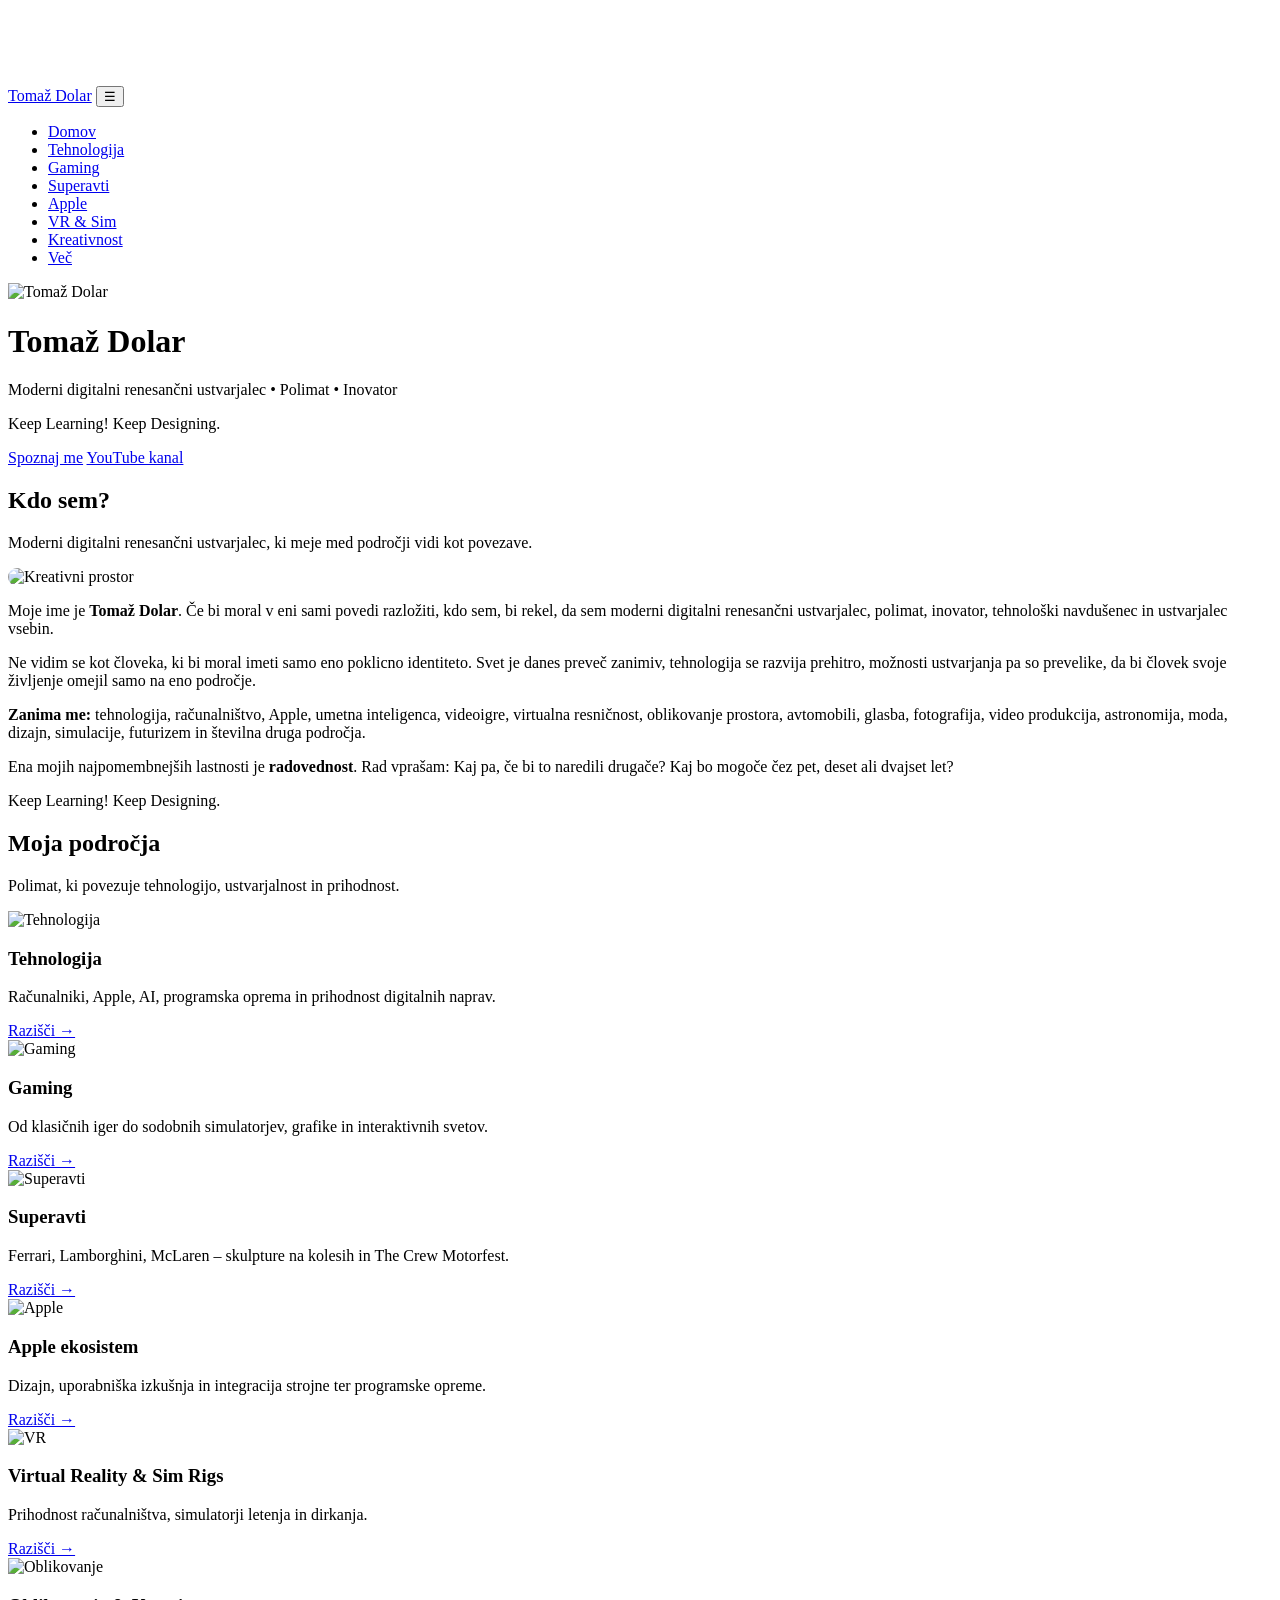
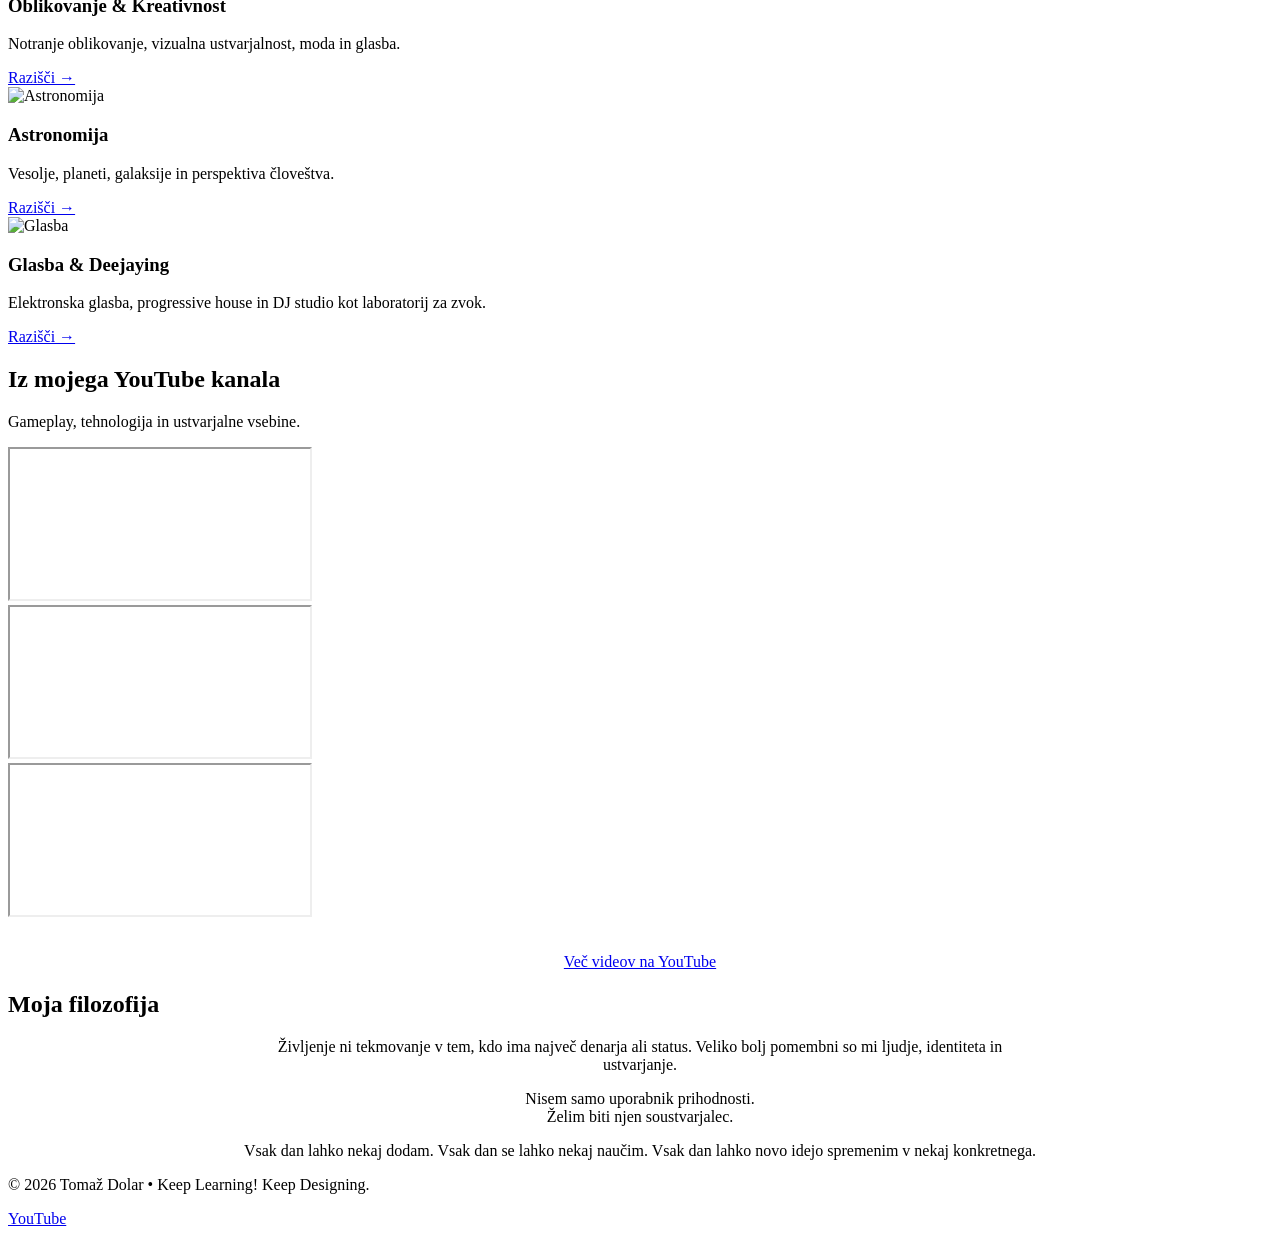
==== index.html @ 933129f3 "Initial commit: Tomaž Dolar personal website - modern Apple-inspired design with all sections" ====
<!DOCTYPE html>
<html lang="sl">
<head>
  <meta charset="UTF-8">
  <meta name="viewport" content="width=device-width, initial-scale=1.0">
  <title>Tomaž Dolar – Moderni digitalni renesančni ustvarjalec</title>
  <meta name="description" content="Tomaž Dolar – polimat, inovator, tehnološki navdušenec, ustvarjalec vsebin. Keep Learning! Keep Designing.">
  <link rel="stylesheet" href="css/style.css">
</head>
<body>
  <div class="bg-animation"></div>
  <div class="particles" id="particles"></div>

  <nav id="navbar">
    <div class="nav-container">
      <a href="index.html" class="logo">Tomaž Dolar</a>
      <button class="menu-toggle" id="menuToggle" aria-label="Meni">☰</button>
      <ul class="nav-links" id="navLinks">
        <li><a href="index.html" class="active">Domov</a></li>
        <li><a href="pages/tehnologija.html">Tehnologija</a></li>
        <li><a href="pages/gaming.html">Gaming</a></li>
        <li><a href="pages/superavti.html">Superavti</a></li>
        <li><a href="pages/apple.html">Apple</a></li>
        <li><a href="pages/vr-sim.html">VR & Sim</a></li>
        <li><a href="pages/kreativnost.html">Kreativnost</a></li>
        <li><a href="pages/ostalo.html">Več</a></li>
      </ul>
    </div>
  </nav>

  <header class="hero">
    <div class="hero-content">
      <!-- Placeholder for personal photo - replace with your image -->
      <img src="https://images.unsplash.com/photo-1507003211169-0a1dd7228f2d?w=400&h=400&fit=crop&crop=face" alt="Tomaž Dolar" class="hero-image" id="profilePhoto">
      <h1>Tomaž Dolar</h1>
      <p class="subtitle">Moderni digitalni renesančni ustvarjalec • Polimat • Inovator</p>
      <p class="tagline">Keep Learning! Keep Designing.</p>
      <div class="cta-buttons">
        <a href="#kdo-sem" class="btn btn-primary">Spoznaj me</a>
        <a href="https://www.youtube.com/@TomazDolar07" target="_blank" class="btn btn-secondary">YouTube kanal</a>
      </div>
    </div>
  </header>

  <section id="kdo-sem" class="fade-in">
    <div class="section-header">
      <h2>Kdo sem?</h2>
      <p>Moderni digitalni renesančni ustvarjalec, ki meje med področji vidi kot povezave.</p>
    </div>
    
    <div class="bio-grid">
      <div>
        <img src="https://images.unsplash.com/photo-1516321318423-f06f85e504b3?w=600&h=700&fit=crop" alt="Kreativni prostor" style="width:100%; border-radius:18px; box-shadow: var(--shadow);">
      </div>
      <div class="bio-text">
        <p>Moje ime je <strong>Tomaž Dolar</strong>. Če bi moral v eni sami povedi razložiti, kdo sem, bi rekel, da sem moderni digitalni renesančni ustvarjalec, polimat, inovator, tehnološki navdušenec in ustvarjalec vsebin.</p>
        
        <p>Ne vidim se kot človeka, ki bi moral imeti samo eno poklicno identiteto. Svet je danes preveč zanimiv, tehnologija se razvija prehitro, možnosti ustvarjanja pa so prevelike, da bi človek svoje življenje omejil samo na eno področje.</p>
        
        <div class="highlight-box">
          <p><strong>Zanima me:</strong> tehnologija, računalništvo, Apple, umetna inteligenca, videoigre, virtualna resničnost, oblikovanje prostora, avtomobili, glasba, fotografija, video produkcija, astronomija, moda, dizajn, simulacije, futurizem in številna druga področja.</p>
        </div>
        
        <p>Ena mojih najpomembnejših lastnosti je <strong>radovednost</strong>. Rad vprašam: Kaj pa, če bi to naredili drugače? Kaj bo mogoče čez pet, deset ali dvajset let?</p>
        
        <p class="motto">Keep Learning! Keep Designing.</p>
      </div>
    </div>
  </section>

  <section class="fade-in">
    <div class="section-header">
      <h2>Moja področja</h2>
      <p>Polimat, ki povezuje tehnologijo, ustvarjalnost in prihodnost.</p>
    </div>
    
    <div class="cards-grid">
      <div class="card">
        <img src="https://images.unsplash.com/photo-1518770660439-4636190af475?w=600&h=400&fit=crop" alt="Tehnologija">
        <div class="card-content">
          <h3>Tehnologija</h3>
          <p>Računalniki, Apple, AI, programska oprema in prihodnost digitalnih naprav.</p>
          <a href="pages/tehnologija.html">Razišči →</a>
        </div>
      </div>
      
      <div class="card">
        <img src="https://images.unsplash.com/photo-1542751371-adc38448a05e?w=600&h=400&fit=crop" alt="Gaming">
        <div class="card-content">
          <h3>Gaming</h3>
          <p>Od klasičnih iger do sodobnih simulatorjev, grafike in interaktivnih svetov.</p>
          <a href="pages/gaming.html">Razišči →</a>
        </div>
      </div>
      
      <div class="card">
        <img src="https://images.unsplash.com/photo-1492144534655-ae79c964c9d7?w=600&h=400&fit=crop" alt="Superavti">
        <div class="card-content">
          <h3>Superavti</h3>
          <p>Ferrari, Lamborghini, McLaren – skulpture na kolesih in The Crew Motorfest.</p>
          <a href="pages/superavti.html">Razišči →</a>
        </div>
      </div>
      
      <div class="card">
        <img src="https://images.unsplash.com/photo-1611186871348-b1ce696e52c9?w=600&h=400&fit=crop" alt="Apple">
        <div class="card-content">
          <h3>Apple ekosistem</h3>
          <p>Dizajn, uporabniška izkušnja in integracija strojne ter programske opreme.</p>
          <a href="pages/apple.html">Razišči →</a>
        </div>
      </div>
      
      <div class="card">
        <img src="https://images.unsplash.com/photo-1622979135225-d2ba269cf1ac?w=600&h=400&fit=crop" alt="VR">
        <div class="card-content">
          <h3>Virtual Reality & Sim Rigs</h3>
          <p>Prihodnost računalništva, simulatorji letenja in dirkanja.</p>
          <a href="pages/vr-sim.html">Razišči →</a>
        </div>
      </div>
      
      <div class="card">
        <img src="https://images.unsplash.com/photo-1558618666-fcd25c85cd64?w=600&h=400&fit=crop" alt="Oblikovanje">
        <div class="card-content">
          <h3>Oblikovanje & Kreativnost</h3>
          <p>Notranje oblikovanje, vizualna ustvarjalnost, moda in glasba.</p>
          <a href="pages/kreativnost.html">Razišči →</a>
        </div>
      </div>
      
      <div class="card">
        <img src="https://images.unsplash.com/photo-1446776811953-b23d57bd21aa?w=600&h=400&fit=crop" alt="Astronomija">
        <div class="card-content">
          <h3>Astronomija</h3>
          <p>Vesolje, planeti, galaksije in perspektiva človeštva.</p>
          <a href="pages/ostalo.html#astronomy">Razišči →</a>
        </div>
      </div>
      
      <div class="card">
        <img src="https://images.unsplash.com/photo-1493225457124-a3eb161ffa5f?w=600&h=400&fit=crop" alt="Glasba">
        <div class="card-content">
          <h3>Glasba & Deejaying</h3>
          <p>Elektronska glasba, progressive house in DJ studio kot laboratorij za zvok.</p>
          <a href="pages/ostalo.html#music">Razišči →</a>
        </div>
      </div>
    </div>
  </section>

  <section class="fade-in">
    <div class="section-header">
      <h2>Iz mojega YouTube kanala</h2>
      <p>Gameplay, tehnologija in ustvarjalne vsebine.</p>
    </div>
    
    <div class="video-grid">
      <div class="video-wrapper">
        <iframe src="https://www.youtube.com/embed/bogBYkPymfQ" title="THE CREW MOTORFEST Lamborghini Revuelto" allowfullscreen loading="lazy"></iframe>
      </div>
      <div class="video-wrapper">
        <iframe src="https://www.youtube.com/embed/P2ih562Xk0g" title="Tomaž Dolar: Moderni digitalni polimat" allowfullscreen loading="lazy"></iframe>
      </div>
      <div class="video-wrapper">
        <iframe src="https://www.youtube.com/embed/vRWpTRweT8k" title="Apple Mac računalniki" allowfullscreen loading="lazy"></iframe>
      </div>
    </div>
    
    <div style="text-align:center; margin-top:2rem;">
      <a href="https://www.youtube.com/@TomazDolar07" target="_blank" class="btn btn-primary">Več videov na YouTube</a>
    </div>
  </section>

  <section class="fade-in">
    <div class="section-header">
      <h2>Moja filozofija</h2>
    </div>
    <div class="bio-text" style="max-width:800px; margin:0 auto; text-align:center;">
      <p>Življenje ni tekmovanje v tem, kdo ima največ denarja ali status. Veliko bolj pomembni so mi ljudje, identiteta in ustvarjanje.</p>
      <p class="motto">Nisem samo uporabnik prihodnosti.<br>Želim biti njen soustvarjalec.</p>
      <p>Vsak dan lahko nekaj dodam. Vsak dan se lahko nekaj naučim. Vsak dan lahko novo idejo spremenim v nekaj konkretnega.</p>
    </div>
  </section>

  <footer>
    <p>© 2026 Tomaž Dolar • Keep Learning! Keep Designing.</p>
    <p style="margin-top:0.5rem;"><a href="https://www.youtube.com/@TomazDolar07" target="_blank">YouTube</a></p>
  </footer>

  <script src="js/main.js"></script>
</body>
</html>
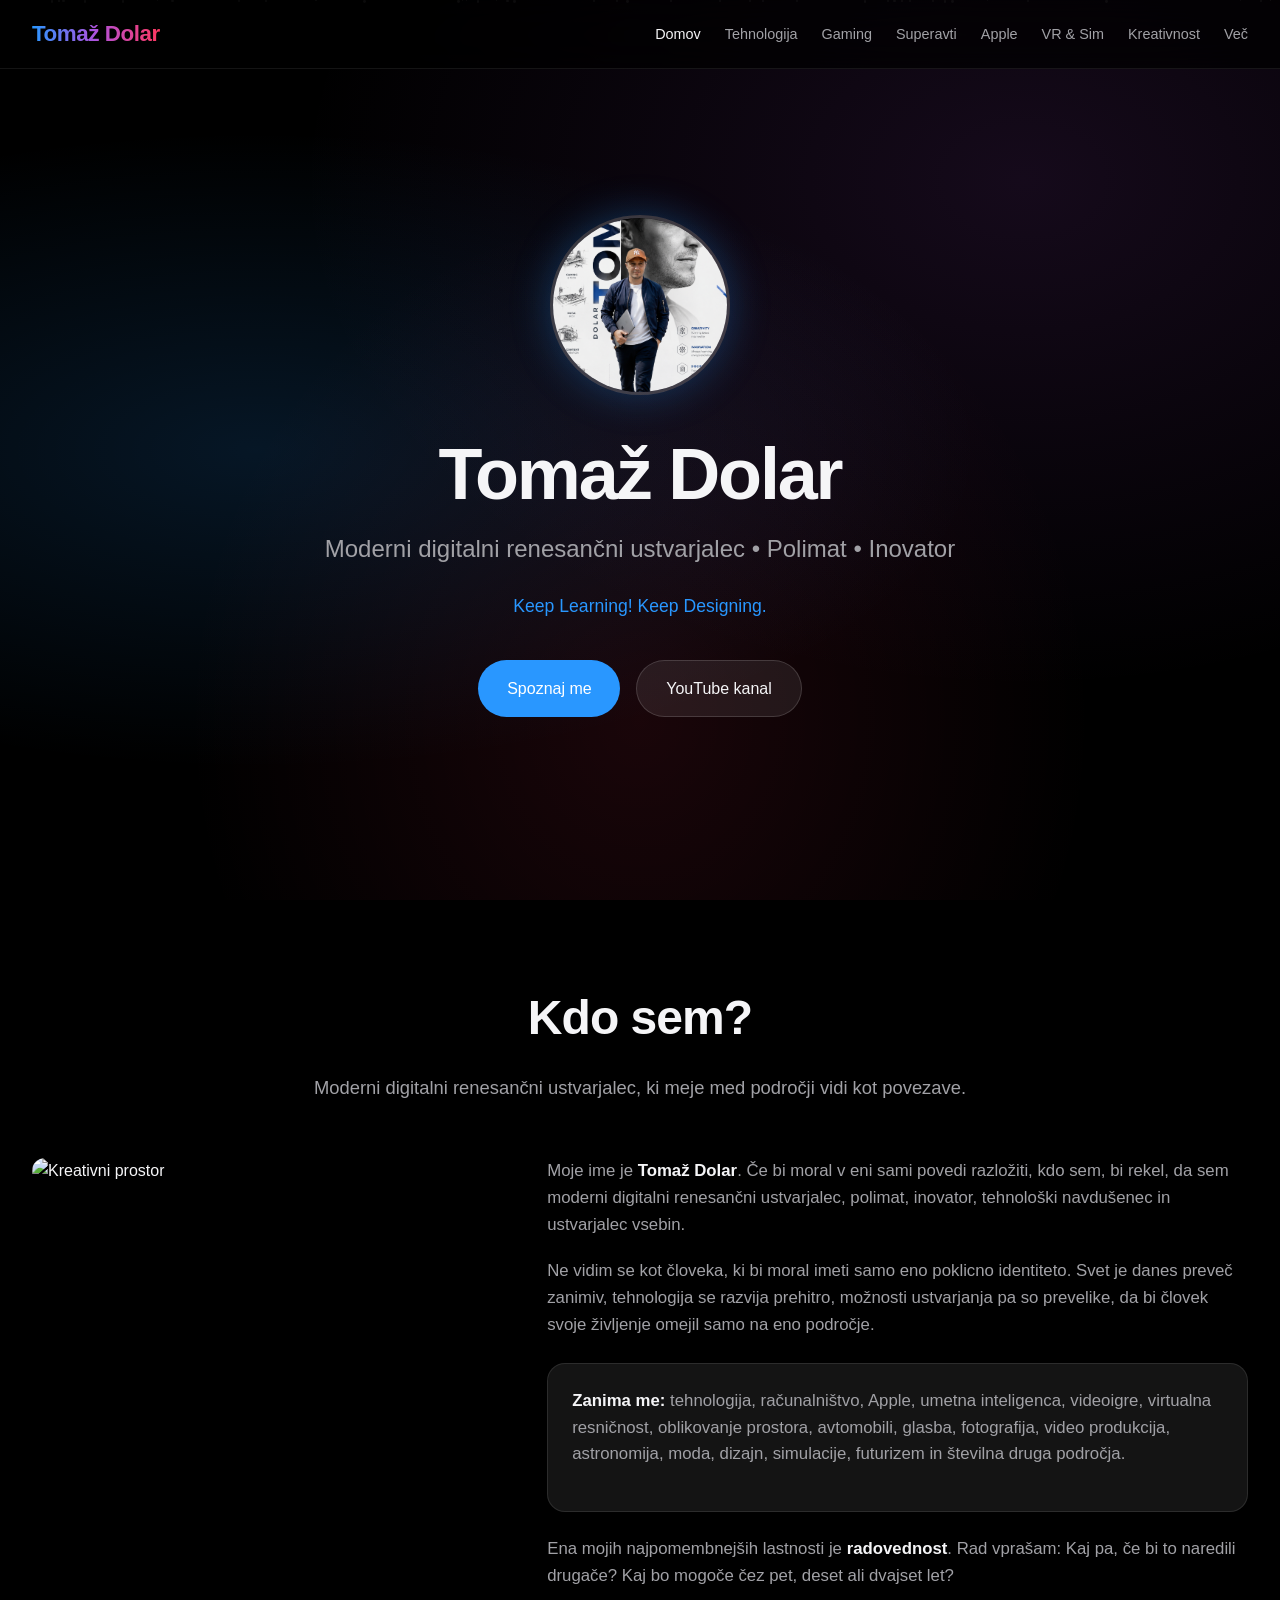
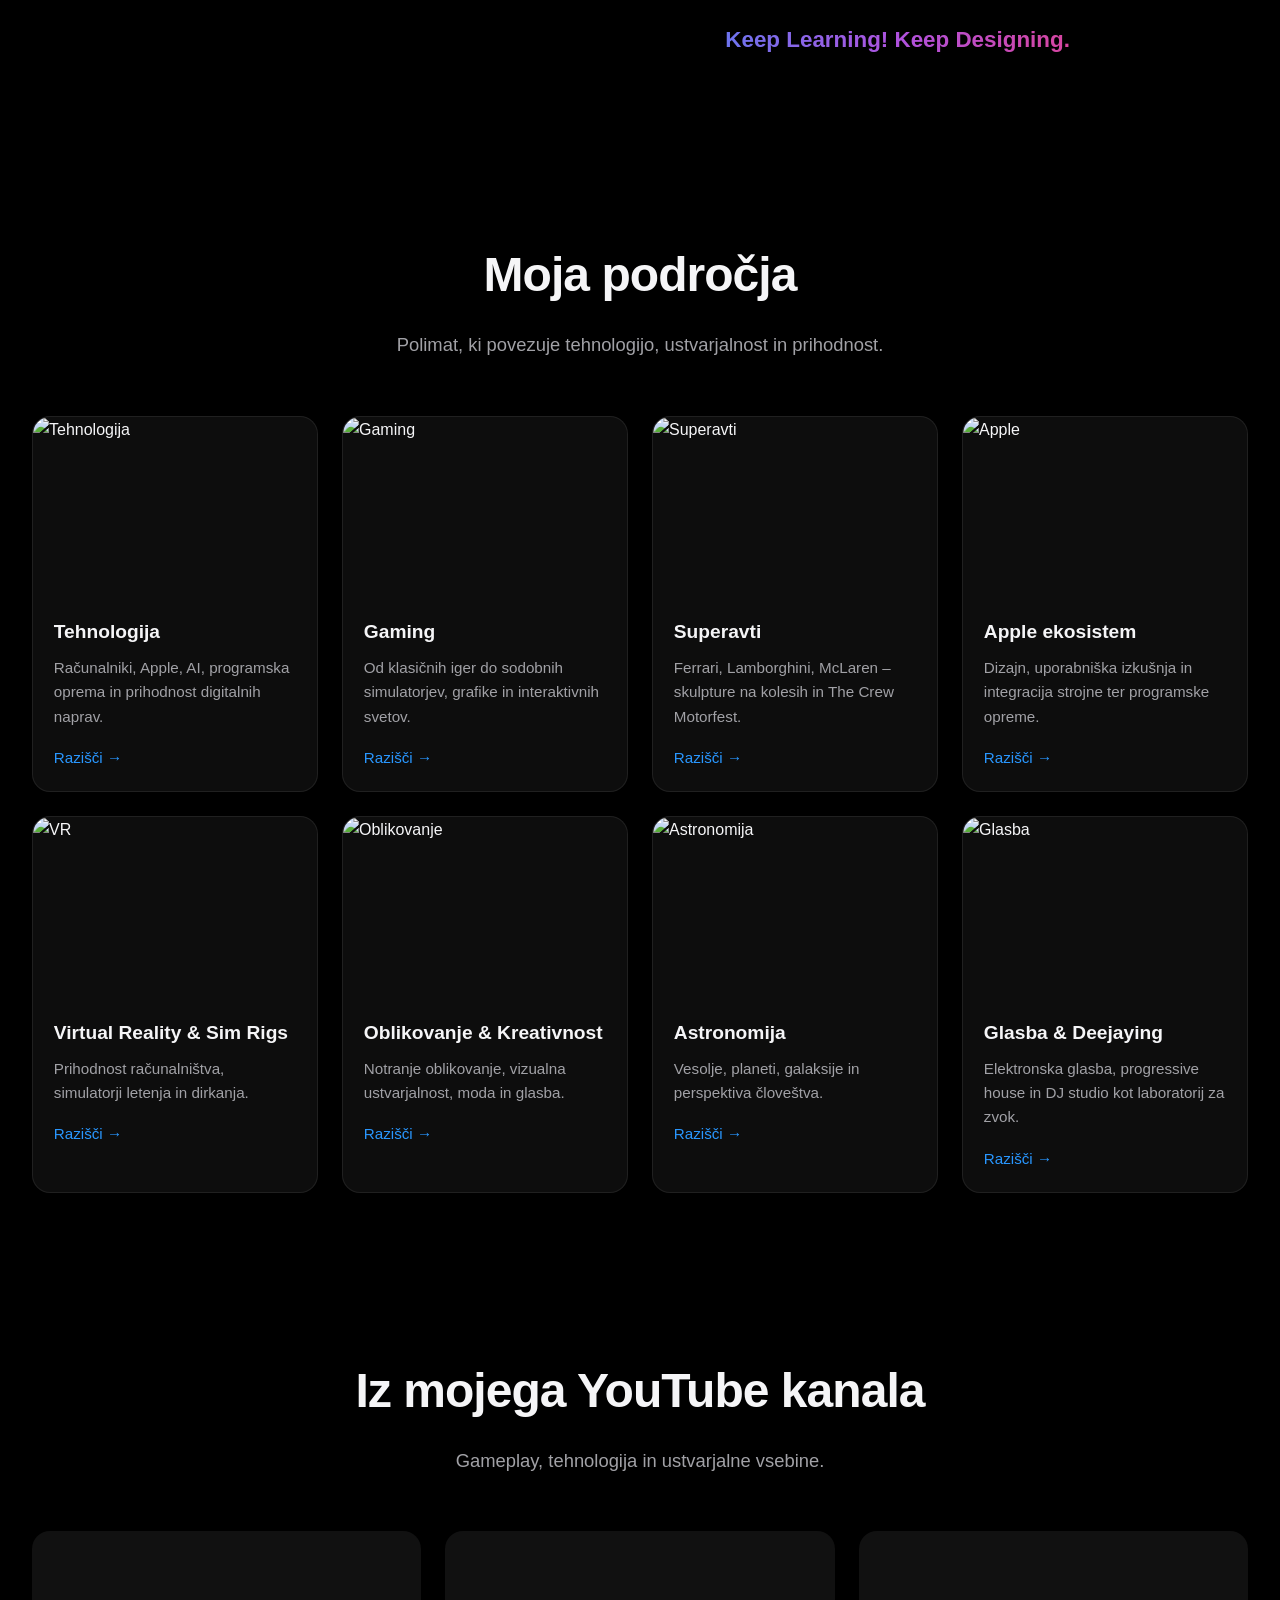
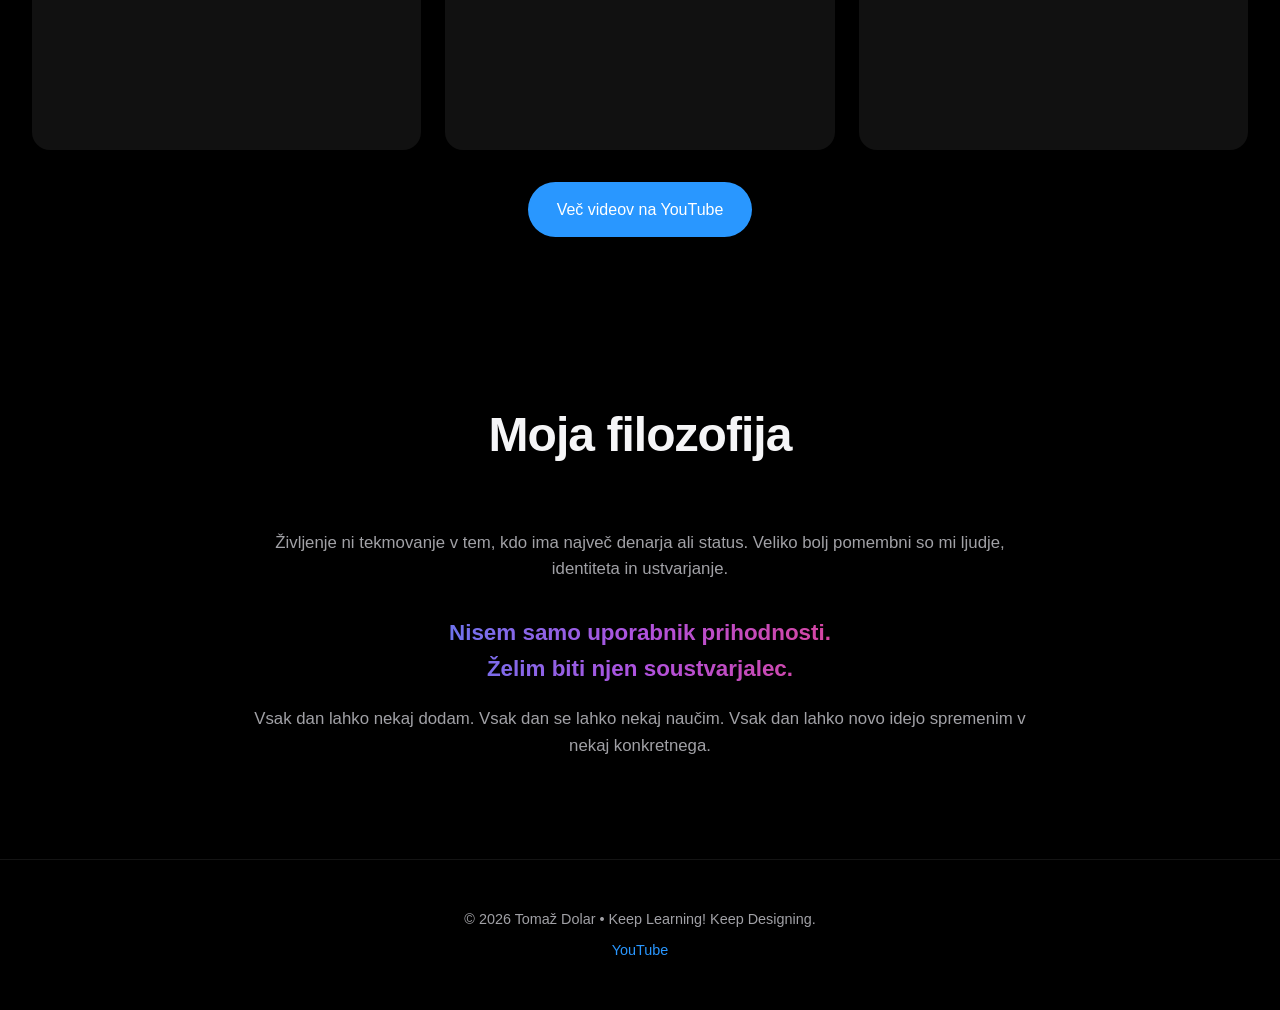
==== commit f5d6f54e: "Zamenjana profilna slika z tomaz.jpg" ====
--- a/index.html
+++ b/index.html
@@ -30,8 +30,7 @@
 
   <header class="hero">
     <div class="hero-content">
-      <!-- Placeholder for personal photo - replace with your image -->
-      <img src="https://images.unsplash.com/photo-1507003211169-0a1dd7228f2d?w=400&h=400&fit=crop&crop=face" alt="Tomaž Dolar" class="hero-image" id="profilePhoto">
+      <img src="tomaz.jpg" alt="Tomaž Dolar" class="hero-image" id="profilePhoto">
       <h1>Tomaž Dolar</h1>
       <p class="subtitle">Moderni digitalni renesančni ustvarjalec • Polimat • Inovator</p>
       <p class="tagline">Keep Learning! Keep Designing.</p>
--- a/css/style.css
+++ b/css/style.css
@@ -0,0 +1,522 @@
+/* Modern Apple-inspired design for Tomaž Dolar personal site */
+:root {
+  --bg-primary: #000000;
+  --bg-secondary: #0a0a0a;
+  --bg-card: rgba(255, 255, 255, 0.05);
+  --bg-glass: rgba(255, 255, 255, 0.08);
+  --text-primary: #f5f5f7;
+  --text-secondary: #a1a1a6;
+  --accent: #2997ff;
+  --accent-hover: #0071e3;
+  --gradient-1: linear-gradient(135deg, #1d1d1f 0%, #000000 100%);
+  --gradient-accent: linear-gradient(90deg, #2997ff, #af52de, #ff375f);
+  --font-main: -apple-system, BlinkMacSystemFont, "SF Pro Display", "Segoe UI", Roboto, Helvetica, Arial, sans-serif;
+  --radius: 18px;
+  --shadow: 0 20px 40px rgba(0,0,0,0.4);
+  --transition: all 0.4s cubic-bezier(0.25, 0.1, 0.25, 1);
+}
+
+* {
+  margin: 0;
+  padding: 0;
+  box-sizing: border-box;
+}
+
+html {
+  scroll-behavior: smooth;
+}
+
+body {
+  font-family: var(--font-main);
+  background: var(--bg-primary);
+  color: var(--text-primary);
+  line-height: 1.6;
+  overflow-x: hidden;
+  min-height: 100vh;
+}
+
+/* Animated background - Apple style subtle moving gradient */
+.bg-animation {
+  position: fixed;
+  top: 0;
+  left: 0;
+  width: 100%;
+  height: 100%;
+  z-index: -2;
+  background: radial-gradient(ellipse at 20% 50%, rgba(41, 151, 255, 0.15) 0%, transparent 50%),
+              radial-gradient(ellipse at 80% 20%, rgba(175, 82, 222, 0.12) 0%, transparent 50%),
+              radial-gradient(ellipse at 50% 80%, rgba(255, 55, 95, 0.1) 0%, transparent 50%),
+              #000;
+  animation: bgMove 20s ease-in-out infinite alternate;
+}
+
+@keyframes bgMove {
+  0% { background-position: 0% 0%, 100% 0%, 50% 100%; }
+  100% { background-position: 100% 50%, 0% 100%, 80% 0%; }
+}
+
+/* Floating particles */
+.particles {
+  position: fixed;
+  top: 0;
+  left: 0;
+  width: 100%;
+  height: 100%;
+  z-index: -1;
+  pointer-events: none;
+  overflow: hidden;
+}
+
+.particle {
+  position: absolute;
+  width: 2px;
+  height: 2px;
+  background: rgba(255,255,255,0.3);
+  border-radius: 50%;
+  animation: float 15s infinite linear;
+}
+
+@keyframes float {
+  0% { transform: translateY(100vh) scale(0); opacity: 0; }
+  10% { opacity: 1; }
+  90% { opacity: 1; }
+  100% { transform: translateY(-10vh) scale(1); opacity: 0; }
+}
+
+/* Navigation */
+nav {
+  position: fixed;
+  top: 0;
+  left: 0;
+  right: 0;
+  z-index: 1000;
+  padding: 1rem 2rem;
+  background: rgba(0,0,0,0.7);
+  backdrop-filter: blur(20px);
+  -webkit-backdrop-filter: blur(20px);
+  border-bottom: 1px solid rgba(255,255,255,0.08);
+  transition: var(--transition);
+}
+
+nav.scrolled {
+  padding: 0.7rem 2rem;
+}
+
+.nav-container {
+  max-width: 1400px;
+  margin: 0 auto;
+  display: flex;
+  justify-content: space-between;
+  align-items: center;
+}
+
+.logo {
+  font-size: 1.4rem;
+  font-weight: 600;
+  letter-spacing: -0.02em;
+  background: var(--gradient-accent);
+  -webkit-background-clip: text;
+  -webkit-text-fill-color: transparent;
+  background-clip: text;
+}
+
+.nav-links {
+  display: flex;
+  gap: 1.5rem;
+  list-style: none;
+  flex-wrap: wrap;
+  justify-content: flex-end;
+}
+
+.nav-links a {
+  color: var(--text-secondary);
+  text-decoration: none;
+  font-size: 0.9rem;
+  font-weight: 400;
+  transition: var(--transition);
+  position: relative;
+}
+
+.nav-links a:hover,
+.nav-links a.active {
+  color: var(--text-primary);
+}
+
+.nav-links a::after {
+  content: '';
+  position: absolute;
+  bottom: -4px;
+  left: 0;
+  width: 0;
+  height: 1px;
+  background: var(--accent);
+  transition: width 0.3s;
+}
+
+.nav-links a:hover::after {
+  width: 100%;
+}
+
+.menu-toggle {
+  display: none;
+  background: none;
+  border: none;
+  color: white;
+  font-size: 1.5rem;
+  cursor: pointer;
+}
+
+/* Hero */
+.hero {
+  min-height: 100vh;
+  display: flex;
+  align-items: center;
+  justify-content: center;
+  text-align: center;
+  padding: 6rem 2rem 4rem;
+  position: relative;
+}
+
+.hero-content {
+  max-width: 900px;
+  animation: fadeUp 1s ease-out;
+}
+
+@keyframes fadeUp {
+  from { opacity: 0; transform: translateY(40px); }
+  to { opacity: 1; transform: translateY(0); }
+}
+
+.hero-image {
+  width: 180px;
+  height: 180px;
+  border-radius: 50%;
+  object-fit: cover;
+  border: 3px solid rgba(255,255,255,0.2);
+  margin-bottom: 2rem;
+  box-shadow: 0 0 40px rgba(41,151,255,0.3);
+  animation: pulse 4s ease-in-out infinite;
+}
+
+@keyframes pulse {
+  0%, 100% { box-shadow: 0 0 40px rgba(41,151,255,0.3); }
+  50% { box-shadow: 0 0 60px rgba(175,82,222,0.4); }
+}
+
+.hero h1 {
+  font-size: clamp(2.5rem, 6vw, 4.5rem);
+  font-weight: 700;
+  letter-spacing: -0.03em;
+  margin-bottom: 1rem;
+  line-height: 1.1;
+}
+
+.hero .subtitle {
+  font-size: clamp(1.1rem, 2.5vw, 1.5rem);
+  color: var(--text-secondary);
+  margin-bottom: 1.5rem;
+  font-weight: 400;
+}
+
+.hero .tagline {
+  font-size: 1.1rem;
+  color: var(--accent);
+  font-weight: 500;
+  margin-bottom: 2.5rem;
+}
+
+.cta-buttons {
+  display: flex;
+  gap: 1rem;
+  justify-content: center;
+  flex-wrap: wrap;
+}
+
+.btn {
+  display: inline-flex;
+  align-items: center;
+  gap: 0.5rem;
+  padding: 0.9rem 1.8rem;
+  border-radius: 980px;
+  font-size: 1rem;
+  font-weight: 500;
+  text-decoration: none;
+  transition: var(--transition);
+  border: none;
+  cursor: pointer;
+}
+
+.btn-primary {
+  background: var(--accent);
+  color: white;
+}
+
+.btn-primary:hover {
+  background: var(--accent-hover);
+  transform: scale(1.03);
+}
+
+.btn-secondary {
+  background: var(--bg-glass);
+  color: var(--text-primary);
+  border: 1px solid rgba(255,255,255,0.15);
+}
+
+.btn-secondary:hover {
+  background: rgba(255,255,255,0.15);
+  transform: scale(1.03);
+}
+
+/* Sections */
+section {
+  padding: 5rem 2rem;
+  max-width: 1400px;
+  margin: 0 auto;
+}
+
+.section-header {
+  text-align: center;
+  margin-bottom: 3.5rem;
+}
+
+.section-header h2 {
+  font-size: clamp(2rem, 4vw, 3rem);
+  font-weight: 700;
+  letter-spacing: -0.02em;
+  margin-bottom: 1rem;
+}
+
+.section-header p {
+  color: var(--text-secondary);
+  font-size: 1.15rem;
+  max-width: 700px;
+  margin: 0 auto;
+}
+
+/* About / Bio */
+.bio-grid {
+  display: grid;
+  grid-template-columns: 1fr 1.5fr;
+  gap: 3rem;
+  align-items: start;
+}
+
+.bio-text {
+  font-size: 1.05rem;
+  color: var(--text-secondary);
+}
+
+.bio-text p {
+  margin-bottom: 1.2rem;
+}
+
+.bio-text strong {
+  color: var(--text-primary);
+}
+
+.highlight-box {
+  background: var(--bg-glass);
+  border: 1px solid rgba(255,255,255,0.1);
+  border-radius: var(--radius);
+  padding: 1.5rem;
+  margin: 1.5rem 0;
+  backdrop-filter: blur(10px);
+}
+
+.motto {
+  font-size: 1.4rem;
+  font-weight: 600;
+  background: var(--gradient-accent);
+  -webkit-background-clip: text;
+  -webkit-text-fill-color: transparent;
+  text-align: center;
+  margin: 2rem 0;
+}
+
+/* Cards grid for interests */
+.cards-grid {
+  display: grid;
+  grid-template-columns: repeat(auto-fill, minmax(280px, 1fr));
+  gap: 1.5rem;
+}
+
+.card {
+  background: var(--bg-card);
+  border: 1px solid rgba(255,255,255,0.08);
+  border-radius: var(--radius);
+  overflow: hidden;
+  transition: var(--transition);
+  backdrop-filter: blur(10px);
+}
+
+.card:hover {
+  transform: translateY(-8px);
+  border-color: rgba(41,151,255,0.3);
+  box-shadow: var(--shadow);
+}
+
+.card img {
+  width: 100%;
+  height: 180px;
+  object-fit: cover;
+  display: block;
+  transition: transform 0.6s;
+}
+
+.card:hover img {
+  transform: scale(1.05);
+}
+
+.card-content {
+  padding: 1.3rem;
+}
+
+.card h3 {
+  font-size: 1.2rem;
+  margin-bottom: 0.5rem;
+  font-weight: 600;
+}
+
+.card p {
+  color: var(--text-secondary);
+  font-size: 0.95rem;
+  margin-bottom: 1rem;
+}
+
+.card a {
+  color: var(--accent);
+  text-decoration: none;
+  font-weight: 500;
+  font-size: 0.95rem;
+}
+
+.card a:hover {
+  text-decoration: underline;
+}
+
+/* Image gallery */
+.gallery {
+  display: grid;
+  grid-template-columns: repeat(auto-fill, minmax(250px, 1fr));
+  gap: 1rem;
+}
+
+.gallery img {
+  width: 100%;
+  height: 220px;
+  object-fit: cover;
+  border-radius: 12px;
+  transition: var(--transition);
+  cursor: pointer;
+}
+
+.gallery img:hover {
+  transform: scale(1.03);
+  box-shadow: 0 10px 30px rgba(0,0,0,0.5);
+}
+
+/* Video embeds */
+.video-grid {
+  display: grid;
+  grid-template-columns: repeat(auto-fit, minmax(320px, 1fr));
+  gap: 1.5rem;
+}
+
+.video-wrapper {
+  position: relative;
+  padding-bottom: 56.25%;
+  height: 0;
+  overflow: hidden;
+  border-radius: var(--radius);
+  background: #111;
+}
+
+.video-wrapper iframe {
+  position: absolute;
+  top: 0;
+  left: 0;
+  width: 100%;
+  height: 100%;
+  border: none;
+}
+
+/* Page specific hero smaller */
+.page-hero {
+  padding: 8rem 2rem 3rem;
+  text-align: center;
+}
+
+.page-hero h1 {
+  font-size: clamp(2rem, 5vw, 3.5rem);
+  margin-bottom: 1rem;
+}
+
+.page-hero p {
+  color: var(--text-secondary);
+  font-size: 1.2rem;
+  max-width: 800px;
+  margin: 0 auto 2rem;
+}
+
+/* Footer */
+footer {
+  text-align: center;
+  padding: 3rem 2rem;
+  border-top: 1px solid rgba(255,255,255,0.08);
+  color: var(--text-secondary);
+  font-size: 0.9rem;
+}
+
+footer a {
+  color: var(--accent);
+  text-decoration: none;
+}
+
+/* Animations on scroll */
+.fade-in {
+  opacity: 0;
+  transform: translateY(30px);
+  transition: opacity 0.8s ease, transform 0.8s ease;
+}
+
+.fade-in.visible {
+  opacity: 1;
+  transform: translateY(0);
+}
+
+/* Responsive */
+@media (max-width: 900px) {
+  .bio-grid {
+    grid-template-columns: 1fr;
+  }
+  
+  .nav-links {
+    display: none;
+    position: absolute;
+    top: 100%;
+    left: 0;
+    right: 0;
+    background: rgba(0,0,0,0.95);
+    flex-direction: column;
+    padding: 1.5rem;
+    gap: 1rem;
+  }
+  
+  .nav-links.active {
+    display: flex;
+  }
+  
+  .menu-toggle {
+    display: block;
+  }
+}
+
+@media (max-width: 600px) {
+  section {
+    padding: 3rem 1.2rem;
+  }
+  
+  .hero {
+    padding: 5rem 1.2rem 3rem;
+  }
+}
